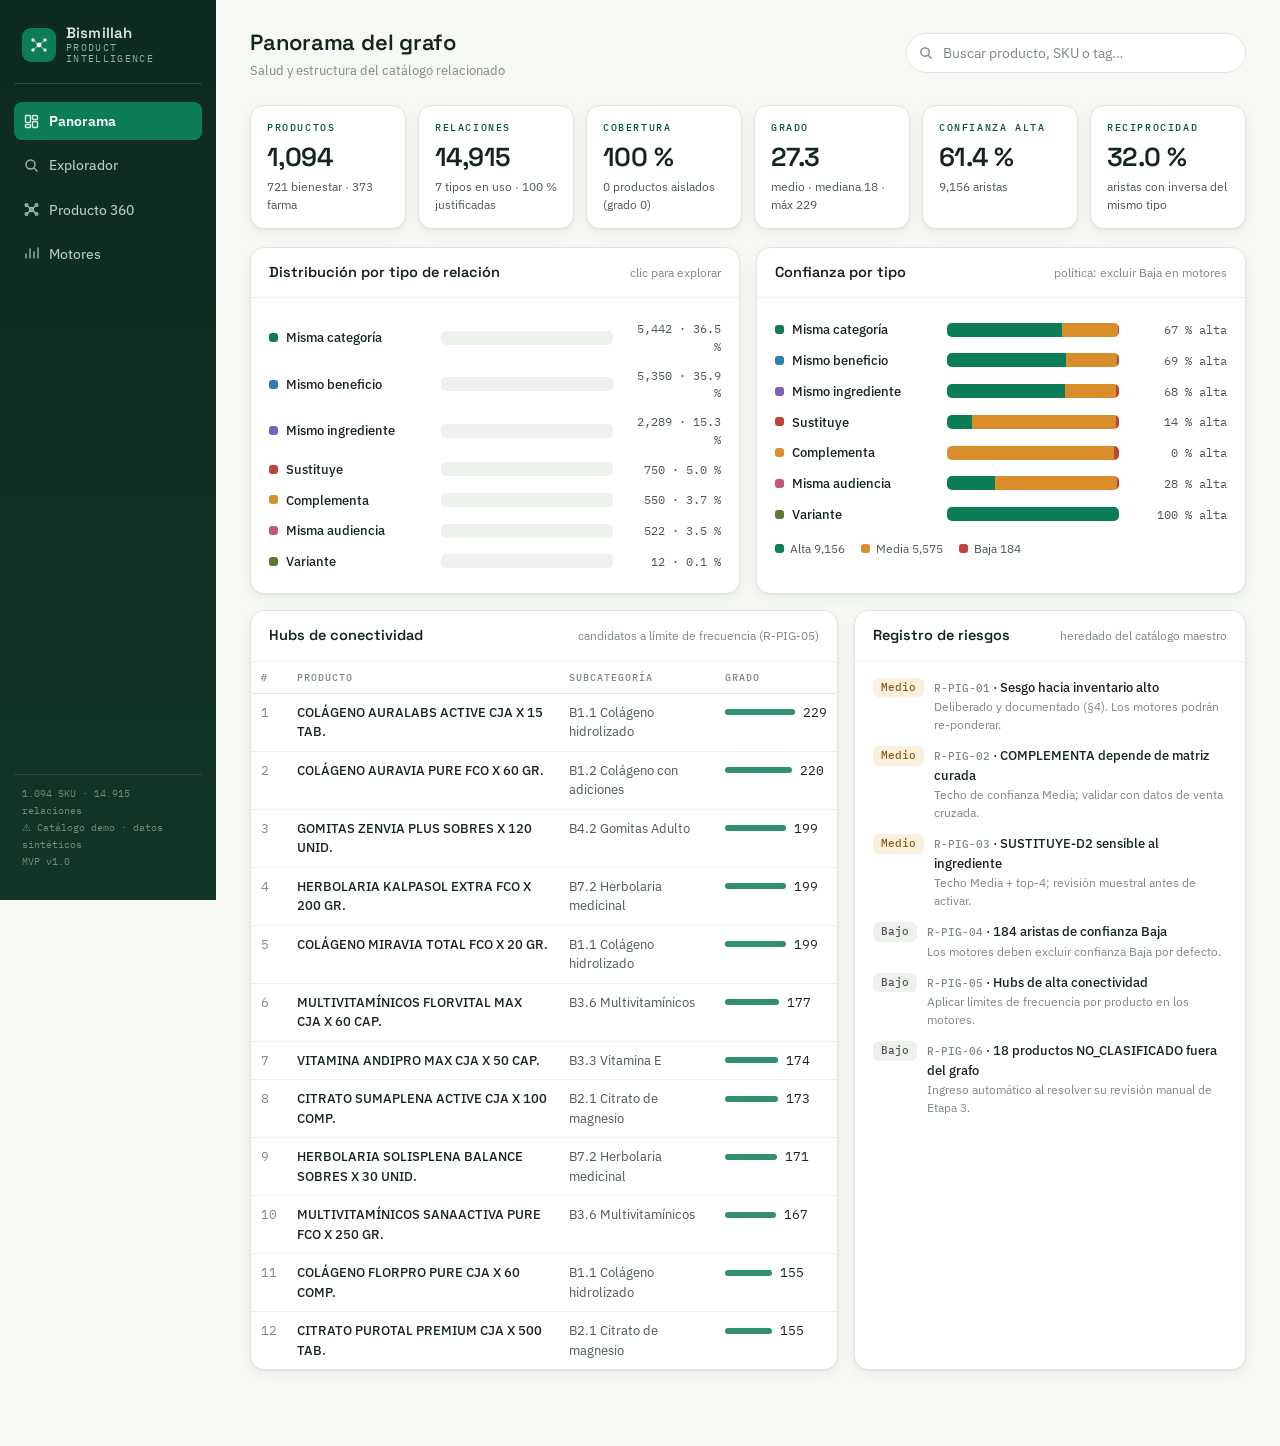
==== index.html @ b08206b4 "Initial public release: Bismillah Product Intelligence Platform Product intelligence MVP over a whol" ====
<!DOCTYPE html>
<html lang="es">
<head>
<meta charset="UTF-8">
<meta name="viewport" content="width=device-width, initial-scale=1.0">
<title>Bismillah · Product Intelligence Platform</title>
<link rel="stylesheet" href="assets/css/styles.css">
<link rel="preconnect" href="https://fonts.googleapis.com">
<link href="https://fonts.googleapis.com/css2?family=Space+Grotesk:wght@400;500;600;700&family=IBM+Plex+Sans:wght@400;450;500;600&family=IBM+Plex+Mono:wght@400;500&display=swap" rel="stylesheet">
</head>
<body>
<div class="app">
  <aside class="rail">
    <div class="brand">
      <div class="brand-mark"><svg width="18" height="18" viewBox="0 0 18 18" fill="none"><circle cx="9" cy="9" r="2.4" fill="#fff"/><circle cx="3" cy="4" r="1.7" fill="#fff" opacity=".85"/><circle cx="15" cy="4" r="1.7" fill="#fff" opacity=".85"/><circle cx="3" cy="14" r="1.7" fill="#fff" opacity=".85"/><circle cx="15" cy="14" r="1.7" fill="#fff" opacity=".85"/><path d="M9 9 3 4M9 9l6-5M9 9l-6 5M9 9l6 5" stroke="#fff" stroke-width="1" opacity=".6"/></svg></div>
      <h1>Bismillah<span>Product Intelligence</span></h1>
    </div>
    <button class="nav-btn on" data-view="panorama"><svg width="15" height="15" viewBox="0 0 15 15" fill="none" stroke="currentColor" stroke-width="1.4"><rect x="1.5" y="1.5" width="5" height="7" rx="1"/><rect x="8.5" y="1.5" width="5" height="4" rx="1"/><rect x="8.5" y="7.5" width="5" height="6" rx="1"/><rect x="1.5" y="10.5" width="5" height="3" rx="1"/></svg>Panorama</button>
    <button class="nav-btn" data-view="explorador"><svg width="15" height="15" viewBox="0 0 15 15" fill="none" stroke="currentColor" stroke-width="1.4"><circle cx="6.5" cy="6.5" r="4.5"/><path d="m10 10 3.5 3.5"/></svg>Explorador</button>
    <button class="nav-btn" data-view="p360"><svg width="15" height="15" viewBox="0 0 15 15" fill="none" stroke="currentColor" stroke-width="1.4"><circle cx="7.5" cy="7.5" r="2"/><circle cx="2.5" cy="3" r="1.3"/><circle cx="12.5" cy="3" r="1.3"/><circle cx="2.5" cy="12" r="1.3"/><circle cx="12.5" cy="12" r="1.3"/><path d="M7.5 7.5 2.5 3m5 4.5L12.5 3m-5 4.5-5 4.5m5-4.5 5 4.5"/></svg>Producto 360</button>
    <button class="nav-btn" data-view="motores"><svg width="15" height="15" viewBox="0 0 15 15" fill="none" stroke="currentColor" stroke-width="1.4"><path d="M2 12V8m4 4V3m4 9V6m4 6V2" stroke-linecap="round"/></svg>Motores</button>
    <div class="rail-foot">1.094 SKU · 14.915 relaciones<br>⚠ Catálogo demo · datos sintéticos<br>MVP v1.0</div>
  </aside>

  <main class="main">
    <div class="topbar">
      <div><h2 id="view-title">Panorama del grafo</h2><div class="sub" id="view-sub">Salud y estructura del catálogo relacionado</div></div>
      <div class="gsearch">
        <svg width="14" height="14" viewBox="0 0 15 15" fill="none" stroke="currentColor" stroke-width="1.5"><circle cx="6.5" cy="6.5" r="4.5"/><path d="m10 10 3.5 3.5"/></svg>
        <input id="gsearch-in" type="text" placeholder="Buscar producto, SKU o tag…" autocomplete="off" aria-label="Búsqueda global de productos">
        <div class="gs-drop" id="gsearch-drop" role="listbox"></div>
      </div>
    </div>

    <section class="view on" id="v-panorama"></section>
    <section class="view" id="v-explorador"></section>
    <section class="view" id="v-p360"></section>
    <section class="view" id="v-motores"></section>
  </main>
</div>
<script src="assets/js/data.js"></script>
<script src="assets/js/app.js"></script>
</body></html>
---- assets/css/styles.css ----
:root{
  --paper:#F6F8F4; --card:#FFFFFF; --ink:#16241E; --ink-2:#4A5A52; --ink-3:#7C8A83;
  --line:#DFE6E0; --line-2:#EDF1EC;
  --emerald:#0C7C59; --emerald-dk:#08573F; --emerald-tint:#E3F1EA;
  --indigo:#35509E; --indigo-tint:#E7EBF7;
  --amber:#D98E2B; --amber-tint:#FBF0DC;
  --red:#BC4438; --red-tint:#F9E7E4;
  --t0:#0C7C59; --t1:#2B7DB8; --t2:#7A5FBF; --t3:#BC4438; --t4:#D98E2B; --t5:#C2557F; --t6:#5E7A31;
  --ff-d:"Space Grotesk",sans-serif; --ff-b:"IBM Plex Sans",sans-serif; --ff-m:"IBM Plex Mono",monospace;
  --r:10px; --r-lg:14px;
  --sh:0 1px 2px rgba(22,36,30,.05),0 4px 14px rgba(22,36,30,.05);
}
*{box-sizing:border-box;margin:0;padding:0}
html{scroll-behavior:smooth}
@media(prefers-reduced-motion:reduce){html{scroll-behavior:auto}*,*::before,*::after{animation:none!important;transition:none!important}}
body{font-family:var(--ff-b);font-size:14px;line-height:1.5;color:var(--ink);background:var(--paper);}
button{font:inherit;color:inherit;background:none;border:none;cursor:pointer}
button:focus-visible,a:focus-visible,input:focus-visible,select:focus-visible{outline:2px solid var(--emerald);outline-offset:2px;border-radius:4px}
input,select{font:inherit;color:inherit}

/* ---------- layout ---------- */
.app{display:grid;grid-template-columns:216px 1fr;min-height:100vh}
.rail{background:linear-gradient(180deg,#0D2A20 0%,#123527 100%);color:#DCE8E1;padding:20px 14px;display:flex;flex-direction:column;gap:6px;position:sticky;top:0;height:100vh}
.brand{display:flex;align-items:center;gap:10px;padding:4px 8px 18px;border-bottom:1px solid rgba(255,255,255,.12);margin-bottom:12px}
.brand-mark{width:34px;height:34px;border-radius:9px;background:var(--emerald);display:grid;place-items:center;flex:none}
.brand-mark svg{display:block}
.brand h1{font-family:var(--ff-d);font-size:15px;font-weight:600;line-height:1.15;letter-spacing:.01em}
.brand span{display:block;font-family:var(--ff-m);font-size:9.5px;font-weight:400;color:#8FB3A3;letter-spacing:.14em;text-transform:uppercase;margin-top:2px}
.nav-btn{display:flex;align-items:center;gap:10px;width:100%;padding:9px 10px;border-radius:8px;color:#B9CCC2;font-weight:450;font-size:13.5px;text-align:left;transition:background .15s,color .15s}
.nav-btn svg{flex:none;opacity:.85}
.nav-btn:hover{background:rgba(255,255,255,.07);color:#fff}
.nav-btn.on{background:var(--emerald);color:#fff;font-weight:600}
.rail-foot{margin-top:auto;font-family:var(--ff-m);font-size:10px;color:#6E8C7E;padding:10px 8px;line-height:1.7;border-top:1px solid rgba(255,255,255,.1)}
.main{min-width:0;padding:26px 34px 60px;max-width:1340px}
.topbar{display:flex;align-items:center;gap:16px;margin-bottom:24px}
.topbar h2{font-family:var(--ff-d);font-size:22px;font-weight:600;letter-spacing:-.01em}
.topbar .sub{color:var(--ink-3);font-size:13px;margin-top:2px}
.gsearch{margin-left:auto;position:relative;width:340px;max-width:42vw}
.gsearch input{width:100%;padding:9px 12px 9px 36px;border:1px solid var(--line);border-radius:999px;background:var(--card);font-size:13.5px}
.gsearch input::placeholder{color:var(--ink-3)}
.gsearch>svg{position:absolute;left:13px;top:50%;transform:translateY(-50%);color:var(--ink-3)}
.gs-drop{position:absolute;top:calc(100% + 6px);left:0;right:0;background:var(--card);border:1px solid var(--line);border-radius:var(--r);box-shadow:var(--sh);z-index:50;max-height:340px;overflow:auto;display:none}
.gs-drop.open{display:block}
.gs-item{display:block;width:100%;text-align:left;padding:9px 12px;border-bottom:1px solid var(--line-2)}
.gs-item:last-child{border-bottom:0}
.gs-item:hover{background:var(--emerald-tint)}
.gs-item .nm{font-weight:500;font-size:13px}
.gs-item .mt{font-family:var(--ff-m);font-size:10.5px;color:var(--ink-3);margin-top:1px}

/* ---------- shared ---------- */
.view{display:none}.view.on{display:block}
.card{background:var(--card);border:1px solid var(--line);border-radius:var(--r-lg);box-shadow:var(--sh)}
.card-h{padding:14px 18px;border-bottom:1px solid var(--line-2);display:flex;align-items:baseline;gap:10px}
.card-h h3{font-family:var(--ff-d);font-size:14.5px;font-weight:600}
.card-h .note{font-size:12px;color:var(--ink-3);margin-left:auto}
.card-b{padding:16px 18px}
.eyebrow{font-family:var(--ff-m);font-size:10px;letter-spacing:.16em;text-transform:uppercase;color:var(--emerald-dk);font-weight:500}
.chip{display:inline-flex;align-items:center;gap:5px;padding:2px 9px;border-radius:999px;font-size:11px;font-weight:500;line-height:1.6}
.chip.conf0{background:var(--emerald-tint);color:var(--emerald-dk)}
.chip.conf1{background:var(--amber-tint);color:#8A5A14}
.chip.conf2{background:var(--red-tint);color:var(--red)}
.chip.uni-B{background:var(--emerald-tint);color:var(--emerald-dk)}
.chip.uni-F{background:var(--indigo-tint);color:var(--indigo)}
.tag{display:inline-block;padding:2px 8px;border-radius:6px;background:var(--line-2);color:var(--ink-2);font-size:11px;margin:2px 3px 2px 0}
.dot{width:9px;height:9px;border-radius:3px;display:inline-block;flex:none}
.mono{font-family:var(--ff-m)}
.link{color:var(--emerald-dk);font-weight:500;text-decoration:none;cursor:pointer}
.link:hover{text-decoration:underline}
.empty{padding:34px;text-align:center;color:var(--ink-3);font-size:13px}
table{width:100%;border-collapse:collapse;font-size:13px}
th{font-family:var(--ff-m);font-size:10px;letter-spacing:.1em;text-transform:uppercase;color:var(--ink-3);font-weight:500;text-align:left;padding:8px 10px;border-bottom:1px solid var(--line)}
td{padding:9px 10px;border-bottom:1px solid var(--line-2);vertical-align:top}
tr:last-child td{border-bottom:0}
tbody tr.rowlink{cursor:pointer}
tbody tr.rowlink:hover{background:var(--emerald-tint)}

/* ---------- panorama ---------- */
.kpis{display:grid;grid-template-columns:repeat(auto-fit,minmax(150px,1fr));gap:12px;margin-bottom:18px}
.kpi{background:var(--card);border:1px solid var(--line);border-radius:var(--r-lg);padding:14px 16px;box-shadow:var(--sh)}
.kpi .v{font-family:var(--ff-d);font-size:26px;font-weight:600;letter-spacing:-.02em;margin:3px 0 1px}
.kpi .l{font-size:12px;color:var(--ink-2)}
.grid-2{display:grid;grid-template-columns:1fr 1fr;gap:16px;margin-bottom:16px}
.grid-32{display:grid;grid-template-columns:3fr 2fr;gap:16px;margin-bottom:16px}
.bar-row{display:grid;grid-template-columns:160px 1fr 96px;align-items:center;gap:12px;padding:6px 0}
.bar-row .lbl{display:flex;align-items:center;gap:8px;font-size:12.5px;font-weight:500}
.bar-track{height:14px;border-radius:5px;background:var(--line-2);overflow:hidden}
.bar-fill{height:100%;border-radius:5px}
.bar-val{font-family:var(--ff-m);font-size:11.5px;color:var(--ink-2);text-align:right}
.stack{display:flex;height:14px;border-radius:5px;overflow:hidden;background:var(--line-2)}
.legend{display:flex;gap:16px;flex-wrap:wrap;font-size:11.5px;color:var(--ink-2);margin-top:10px}
.legend span{display:flex;align-items:center;gap:6px}
.risk-lv{font-family:var(--ff-m);font-size:10.5px;font-weight:500;padding:2px 8px;border-radius:6px}
.risk-Medio{background:var(--amber-tint);color:#8A5A14}
.risk-Bajo{background:var(--line-2);color:var(--ink-2)}

/* ---------- explorador ---------- */
.filters{display:flex;gap:10px;flex-wrap:wrap;align-items:center;margin-bottom:14px}
.filters select,.filters input[type=text]{padding:8px 11px;border:1px solid var(--line);border-radius:8px;background:var(--card);font-size:13px}
.filters input[type=text]{width:280px}
.seg{display:inline-flex;border:1px solid var(--line);border-radius:8px;overflow:hidden;background:var(--card)}
.seg button{padding:8px 13px;font-size:12.5px;font-weight:500;color:var(--ink-2);border-right:1px solid var(--line)}
.seg button:last-child{border-right:0}
.seg button.on{background:var(--ink);color:#fff}
.count-note{font-size:12.5px;color:var(--ink-3);margin-left:auto}
.deg-cell{display:flex;align-items:center;gap:8px}
.deg-bar{height:6px;border-radius:3px;background:var(--emerald);opacity:.85}

/* ---------- producto 360 ---------- */
.p360-head{display:flex;gap:14px;align-items:flex-start;flex-wrap:wrap;margin-bottom:16px}
.p360-head .who{flex:1;min-width:280px}
.p360-head h2{font-family:var(--ff-d);font-size:21px;font-weight:600;letter-spacing:-.01em;margin:4px 0 6px}
.meta-line{display:flex;gap:8px;flex-wrap:wrap;align-items:center;font-size:12.5px;color:var(--ink-2)}
.orbit-wrap{position:relative}
#orbit{width:100%;display:block;border-radius:var(--r-lg)}
.orbit-tip{position:absolute;pointer-events:none;background:var(--ink);color:#fff;padding:6px 10px;border-radius:8px;font-size:12px;max-width:260px;display:none;z-index:10;line-height:1.4}
.orbit-legend{display:flex;gap:14px;flex-wrap:wrap;padding:10px 18px 14px;font-size:11.5px;color:var(--ink-2)}
.orbit-legend span{display:flex;align-items:center;gap:6px}
.rel-groups{display:flex;flex-direction:column;gap:14px}
.rel-g .rel-g-h{display:flex;align-items:center;gap:9px;padding:11px 16px;border-bottom:1px solid var(--line-2)}
.rel-g .rel-g-h h4{font-family:var(--ff-d);font-size:13.5px;font-weight:600}
.rel-g .rel-g-h .n{font-family:var(--ff-m);font-size:11px;color:var(--ink-3);margin-left:auto}
.rel-item{display:grid;grid-template-columns:1fr auto;gap:4px 12px;padding:10px 16px;border-bottom:1px solid var(--line-2)}
.rel-item:last-child{border-bottom:0}
.rel-item .just{grid-column:1/-1;font-size:12px;color:var(--ink-3);font-style:italic}
.showmore{width:100%;padding:9px;font-size:12px;font-weight:500;color:var(--emerald-dk)}
.showmore:hover{background:var(--emerald-tint)}

/* ---------- motores ---------- */
.engine-tabs{display:flex;gap:8px;margin-bottom:14px;flex-wrap:wrap}
.engine-tabs button{padding:9px 15px;border:1px solid var(--line);border-radius:999px;background:var(--card);font-size:13px;font-weight:500;color:var(--ink-2)}
.engine-tabs button.on{background:var(--emerald);border-color:var(--emerald);color:#fff}
.policy{display:flex;align-items:center;gap:10px;background:var(--amber-tint);border:1px solid #EFD9B4;border-radius:var(--r);padding:10px 14px;font-size:12.5px;color:#6E4A12;margin-bottom:14px}
.policy label{display:flex;align-items:center;gap:7px;margin-left:auto;font-weight:500;cursor:pointer;white-space:nowrap}
.reco{display:grid;grid-template-columns:44px 1fr auto;gap:4px 14px;padding:12px 16px;border-bottom:1px solid var(--line-2);align-items:start}
.reco:last-child{border-bottom:0}
.reco .rank{font-family:var(--ff-d);font-size:17px;font-weight:600;color:var(--ink-3);padding-top:2px}
.reco .why{grid-column:2/-1;display:flex;flex-direction:column;gap:3px;margin-top:2px}
.reco .why span{font-size:12px;color:var(--ink-3)}
.score-pill{font-family:var(--ff-m);font-size:12px;font-weight:500;background:var(--ink);color:#fff;border-radius:7px;padding:3px 9px;white-space:nowrap}
.pick-box{display:flex;gap:10px;align-items:center;flex-wrap:wrap;margin-bottom:16px}
.pick-box .gsearch{margin-left:0}

@media(max-width:980px){
  .app{grid-template-columns:1fr}
  .rail{position:static;height:auto;flex-direction:row;align-items:center;overflow-x:auto;padding:10px 14px}
  .brand{border:0;margin:0;padding:0 14px 0 0}
  .brand h1 span{display:none}
  .rail-foot{display:none}
  .nav-btn{white-space:nowrap}
  .main{padding:18px 16px 50px}
  .grid-2,.grid-32{grid-template-columns:1fr}
  .gsearch{width:100%;max-width:none}
  .topbar{flex-wrap:wrap}
  .bar-row{grid-template-columns:120px 1fr 80px}
}
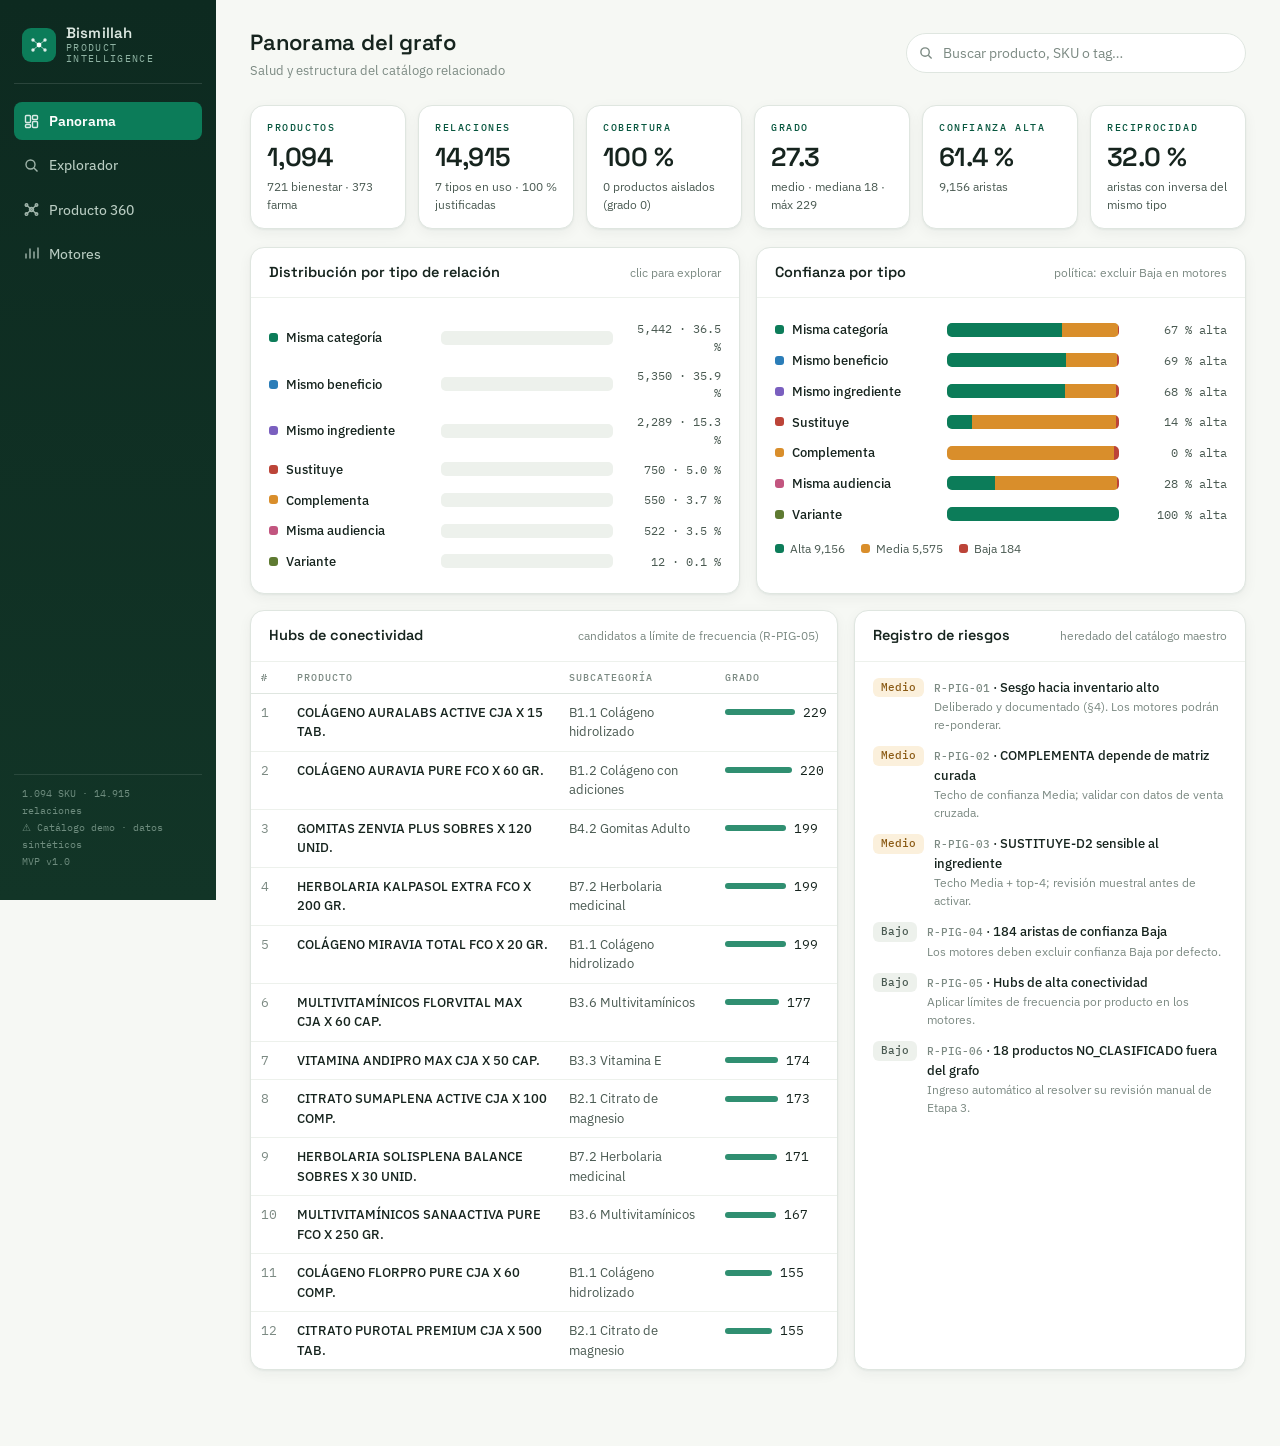
==== commit bcbb4933: "Add Context Builder module for AI Sales Copilot (Fase 2, Paso 2) Introduces assets/js/context-builde" ====
--- a/index.html
+++ b/index.html
@@ -39,5 +39,6 @@
   </main>
 </div>
 <script src="assets/js/data.js"></script>
+<script src="assets/js/context-builder.js"></script>
 <script src="assets/js/app.js"></script>
 </body></html>
--- a/assets/css/styles.css
+++ b/assets/css/styles.css
@@ -125,6 +125,32 @@
 .showmore{width:100%;padding:9px;font-size:12px;font-weight:500;color:var(--emerald-dk)}
 .showmore:hover{background:var(--emerald-tint)}
 
+/* ---------- ai sales copilot ---------- */
+.p360-layout{display:grid;grid-template-columns:1fr 340px;gap:20px;align-items:start}
+.p360-content{min-width:0;display:flex;flex-direction:column;gap:16px}
+.copilot-panel{position:sticky;top:26px;flex:none;max-height:calc(100vh - 52px);overflow-y:auto;padding:18px}
+.copilot-top{display:flex;gap:12px;align-items:flex-start;margin-bottom:16px}
+.copilot-avatar{flex:none;width:44px;height:44px;border-radius:12px;display:grid;place-items:center;font-size:21px;background:linear-gradient(155deg,var(--indigo) 0%,var(--t2) 100%);box-shadow:var(--sh)}
+.copilot-top-txt{min-width:0}
+.copilot-top-row{display:flex;align-items:center;gap:8px;flex-wrap:wrap}
+.copilot-top-row h3{font-family:var(--ff-d);font-size:15px;font-weight:600}
+.copilot-pill{font-family:var(--ff-m);font-size:9.5px;letter-spacing:.08em;text-transform:uppercase;font-weight:500;padding:2px 8px;border-radius:999px;background:var(--amber-tint);color:#8A5A14}
+.copilot-sub{font-size:12px;color:var(--ink-3);margin-top:3px;line-height:1.4}
+.copilot-skills-h{display:flex;align-items:center;gap:6px;font-family:var(--ff-m);font-size:10.5px;letter-spacing:.1em;text-transform:uppercase;color:var(--ink-3);font-weight:500;margin-bottom:10px}
+.copilot-info{margin-left:auto;width:15px;height:15px;border-radius:50%;border:1px solid var(--line);display:grid;place-items:center;font-family:var(--ff-b);font-style:italic;font-size:10px;color:var(--ink-3);text-transform:none;letter-spacing:0;cursor:default}
+.copilot-skills{display:flex;flex-direction:column;gap:8px;margin-bottom:14px}
+.copilot-row{display:flex;align-items:center;gap:11px;width:100%;text-align:left;padding:10px;border:1px solid var(--line);border-radius:var(--r);background:var(--paper);cursor:pointer;transition:border-color .15s,background .15s,box-shadow .15s}
+.copilot-row:hover{border-color:var(--emerald);background:var(--emerald-tint);box-shadow:var(--sh)}
+.copilot-ic{position:relative;flex:none;width:36px;height:36px;border-radius:10px;display:grid;place-items:center;font-size:16px}
+.copilot-ic-n{position:absolute;top:-5px;left:-5px;width:16px;height:16px;border-radius:50%;background:var(--ink);color:#fff;font-family:var(--ff-m);font-size:9px;font-weight:500;display:grid;place-items:center;line-height:1}
+.copilot-row-txt{min-width:0;flex:1;display:flex;flex-direction:column;gap:2px}
+.copilot-row-title{font-family:var(--ff-d);font-size:12.5px;font-weight:600;color:var(--ink)}
+.copilot-row-desc{font-size:11.5px;color:var(--ink-2);line-height:1.4}
+.copilot-row-status{font-family:var(--ff-m);font-size:9.5px;letter-spacing:.06em;text-transform:uppercase;font-weight:500;color:var(--ink-3);margin-top:1px}
+.copilot-chev{flex:none;font-size:16px;color:var(--ink-3)}
+.copilot-foot{display:flex;align-items:flex-start;gap:8px;padding:10px 12px;border-radius:var(--r);background:var(--emerald-tint);font-size:11px;color:var(--emerald-dk);line-height:1.4}
+.copilot-foot-ic{flex:none}
+
 /* ---------- motores ---------- */
 .engine-tabs{display:flex;gap:8px;margin-bottom:14px;flex-wrap:wrap}
 .engine-tabs button{padding:9px 15px;border:1px solid var(--line);border-radius:999px;background:var(--card);font-size:13px;font-weight:500;color:var(--ink-2)}
@@ -148,7 +174,8 @@
   .rail-foot{display:none}
   .nav-btn{white-space:nowrap}
   .main{padding:18px 16px 50px}
-  .grid-2,.grid-32{grid-template-columns:1fr}
+  .grid-2,.grid-32,.p360-layout{grid-template-columns:1fr}
+  .copilot-panel{position:static}
   .gsearch{width:100%;max-width:none}
   .topbar{flex-wrap:wrap}
   .bar-row{grid-template-columns:120px 1fr 80px}
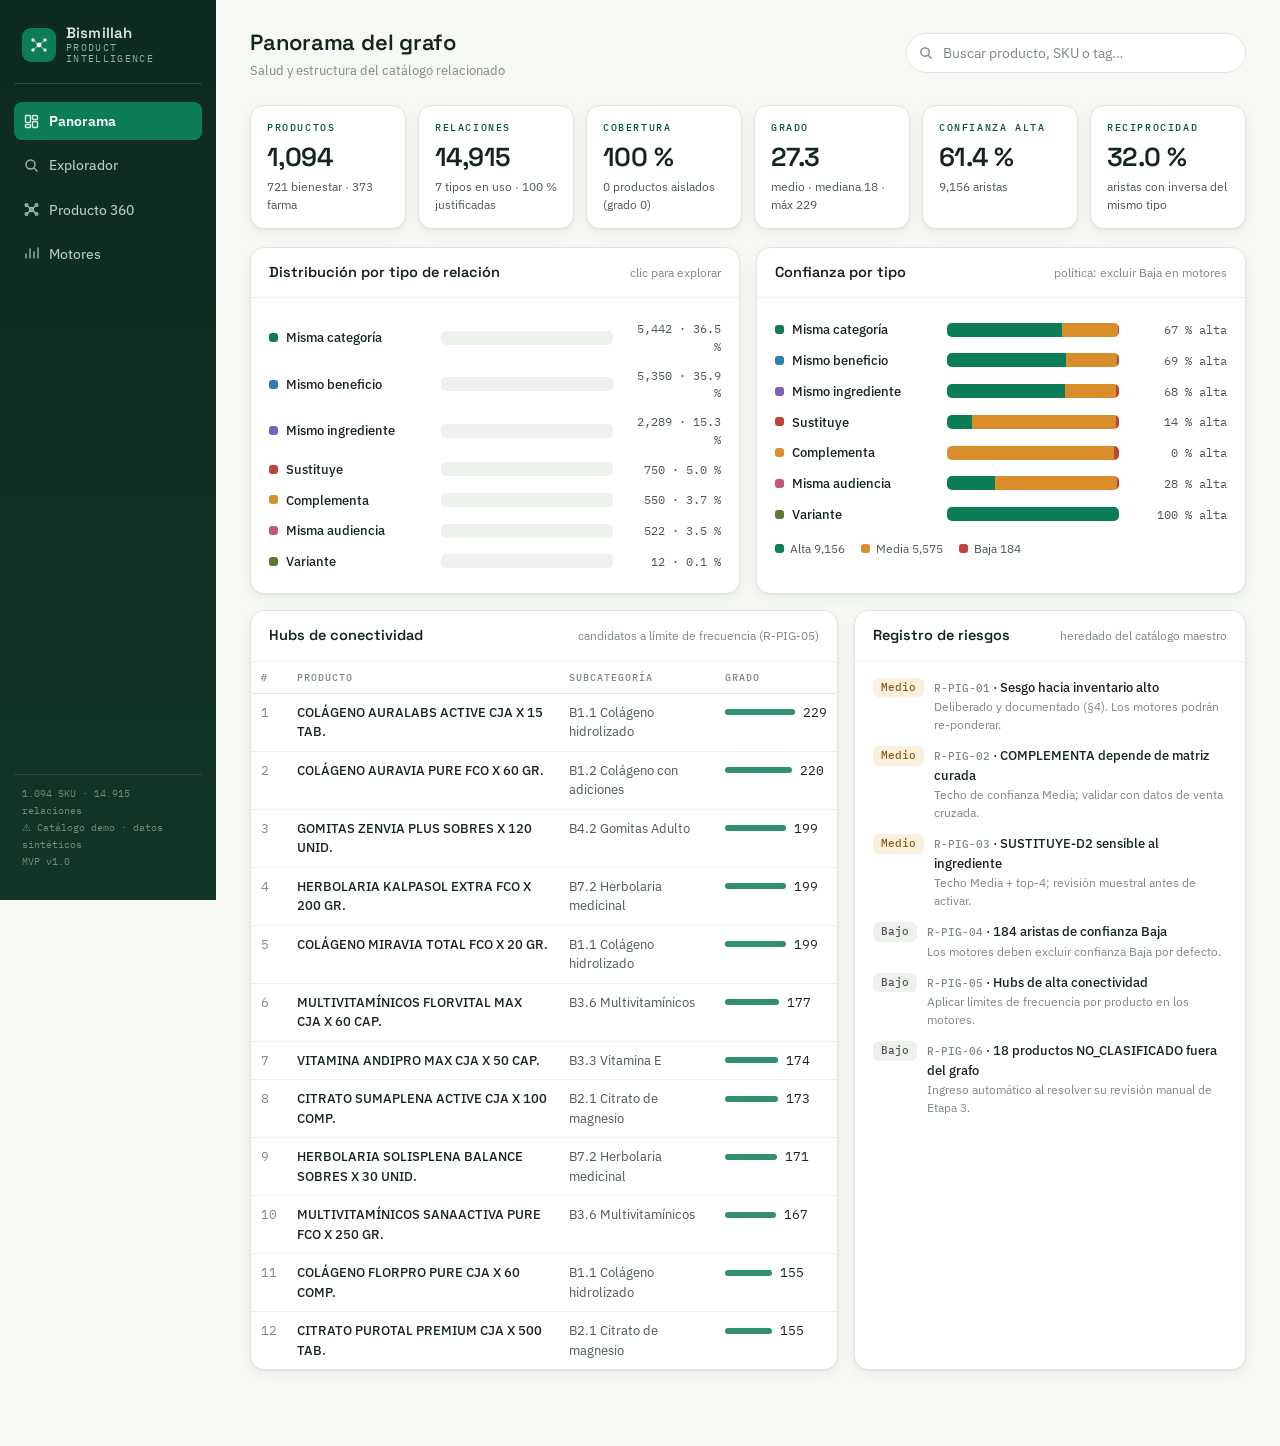
==== commit 8cece288: "Integrate real commercial data into Context Builder (Fase 3, Paso 1) Adds infrastructure so the AI S" ====
--- a/index.html
+++ b/index.html
@@ -40,5 +40,8 @@
 </div>
 <script src="assets/js/data.js"></script>
 <script src="assets/js/context-builder.js"></script>
+<script src="assets/js/commercial-data-provider.js"></script>
+<script src="assets/js/response-provider.js"></script>
+<script src="assets/js/providers/local-response-provider.js"></script>
 <script src="assets/js/app.js"></script>
 </body></html>
--- a/assets/css/styles.css
+++ b/assets/css/styles.css
@@ -147,9 +147,63 @@
 .copilot-row-title{font-family:var(--ff-d);font-size:12.5px;font-weight:600;color:var(--ink)}
 .copilot-row-desc{font-size:11.5px;color:var(--ink-2);line-height:1.4}
 .copilot-row-status{font-family:var(--ff-m);font-size:9.5px;letter-spacing:.06em;text-transform:uppercase;font-weight:500;color:var(--ink-3);margin-top:1px}
-.copilot-chev{flex:none;font-size:16px;color:var(--ink-3)}
+.copilot-chev{flex:none;font-size:16px;color:var(--ink-3);transition:transform .15s}
+.copilot-chev.is-open{transform:rotate(90deg)}
 .copilot-foot{display:flex;align-items:flex-start;gap:8px;padding:10px 12px;border-radius:var(--r);background:var(--emerald-tint);font-size:11px;color:var(--emerald-dk);line-height:1.4}
 .copilot-foot-ic{flex:none}
+.copilot-skill-block{display:flex;flex-direction:column}
+.copilot-row.is-open{border-color:var(--emerald);background:var(--emerald-tint)}
+.copilot-row.is-loading{opacity:.7;cursor:progress}
+.copilot-row-status.is-active{color:var(--emerald-dk)}
+.copilot-row-status.is-error{color:var(--red)}
+.copilot-response{margin-top:6px;padding:11px 12px;border:1px solid var(--line);border-radius:var(--r);background:var(--paper);font-size:12px;color:var(--ink-2);line-height:1.55;white-space:pre-line}
+.copilot-response-h{display:flex;align-items:center;gap:6px;margin-bottom:7px;font-family:var(--ff-m);font-size:10px;letter-spacing:.06em;text-transform:uppercase;color:var(--ink-3)}
+.copilot-response-loading{display:flex;align-items:center;gap:8px;margin-top:6px;padding:10px 12px;font-size:12px;color:var(--ink-3);border:1px dashed var(--line);border-radius:var(--r)}
+.copilot-response-err{margin-top:6px;padding:10px 12px;border:1px solid #EFD9B4;border-radius:var(--r);background:var(--red-tint);color:var(--red);font-size:12px;line-height:1.4}
+.dot-live{width:6px;height:6px;border-radius:50%;background:var(--emerald);display:inline-block;flex:none;animation:copilot-pulse 1.4s ease-in-out infinite}
+@keyframes copilot-pulse{0%,100%{opacity:1}50%{opacity:.35}}
+@media(prefers-reduced-motion:reduce){.dot-live{animation:none}}
+
+/* ---------- compare products (Fase 2, Paso 4) ---------- */
+.compare-picker{margin-top:8px;padding:10px;border:1px solid var(--line);border-radius:var(--r);background:var(--paper)}
+.compare-b-input{width:100%;padding:8px 10px;border:1px solid var(--line);border-radius:8px;background:var(--card);font-size:12.5px}
+.compare-b-results{margin-top:8px;display:flex;flex-direction:column;gap:5px;max-height:180px;overflow-y:auto}
+.compare-b-item{display:flex;flex-direction:column;gap:1px;width:100%;text-align:left;padding:7px 9px;border:1px solid var(--line-2);border-radius:7px;background:var(--card);cursor:pointer;transition:border-color .15s,background .15s}
+.compare-b-item:hover{border-color:var(--indigo);background:var(--indigo-tint)}
+.compare-b-item-nm{font-size:12px;font-weight:500;color:var(--ink)}
+.compare-b-item-mt{font-family:var(--ff-m);font-size:10px;color:var(--ink-3)}
+.compare-b-hint,.compare-b-empty{font-size:11.5px;color:var(--ink-3);padding:4px 2px}
+.compare-response{white-space:normal}
+.compare-prod{padding:9px 0;border-bottom:1px solid var(--line-2)}
+.compare-prod:last-of-type{border-bottom:1px solid var(--line-2)}
+.compare-prod-h{font-family:var(--ff-m);font-size:9.5px;letter-spacing:.08em;text-transform:uppercase;color:var(--indigo);font-weight:500;margin-bottom:3px}
+.compare-prod-nm{font-family:var(--ff-d);font-size:12.5px;font-weight:600;color:var(--ink)}
+.compare-prod-meta{font-size:11px;color:var(--ink-3);margin:2px 0 6px}
+.compare-prod-row{display:flex;align-items:flex-start;gap:8px;font-size:11px;color:var(--ink-2);margin-top:4px}
+.compare-prod-row>span:first-child{flex:none;width:62px;color:var(--ink-3);font-family:var(--ff-m);font-size:10px;padding-top:2px}
+.compare-prod-pills{display:flex;flex-wrap:wrap;gap:3px}
+.compare-none{color:var(--ink-3);font-style:italic;font-size:11px}
+.compare-section{margin-top:10px}
+.compare-section h5{font-family:var(--ff-m);font-size:10px;letter-spacing:.08em;text-transform:uppercase;color:var(--ink-3);font-weight:500;margin-bottom:5px}
+.compare-list{list-style:none;display:flex;flex-direction:column;gap:5px}
+.compare-list li{position:relative;padding-left:15px;font-size:11.5px;line-height:1.4;color:var(--ink-2)}
+.compare-list li::before{content:'';position:absolute;left:0;top:6px;width:7px;height:7px;border-radius:2px}
+.compare-list.sim li::before{background:var(--emerald)}
+.compare-list.dif li::before{background:var(--amber)}
+.compare-restart{width:100%;margin-top:12px;padding:9px;font-size:12px;font-weight:500;color:var(--indigo);border:1px dashed var(--line);border-radius:var(--r)}
+.compare-restart:hover{background:var(--indigo-tint);border-color:var(--indigo)}
+
+/* ---------- best alternative (Fase 2, Paso 5) ---------- */
+.bestalt-pick{display:flex;align-items:center;gap:8px;flex-wrap:wrap;margin-bottom:8px}
+.bestalt-nm{font-family:var(--ff-d);font-size:13px;font-weight:600;color:var(--ink)}
+
+/* ---------- cross sell (Fase 2, Paso 6) ---------- */
+.xsell-list{display:flex;flex-direction:column;gap:8px}
+.xsell-item{padding:9px 10px;border:1px solid var(--line);border-radius:var(--r);background:var(--paper)}
+.xsell-item-h{display:flex;align-items:center;gap:7px;margin-bottom:3px}
+.xsell-rank{flex:none;width:17px;height:17px;border-radius:50%;background:var(--t5);color:#fff;font-family:var(--ff-m);font-size:9px;font-weight:500;display:grid;place-items:center;line-height:1}
+.xsell-nm{font-family:var(--ff-d);font-size:12.5px;font-weight:600;color:var(--ink)}
+.xsell-reason{font-size:11.5px;color:var(--ink-2);line-height:1.4}
 
 /* ---------- motores ---------- */
 .engine-tabs{display:flex;gap:8px;margin-bottom:14px;flex-wrap:wrap}
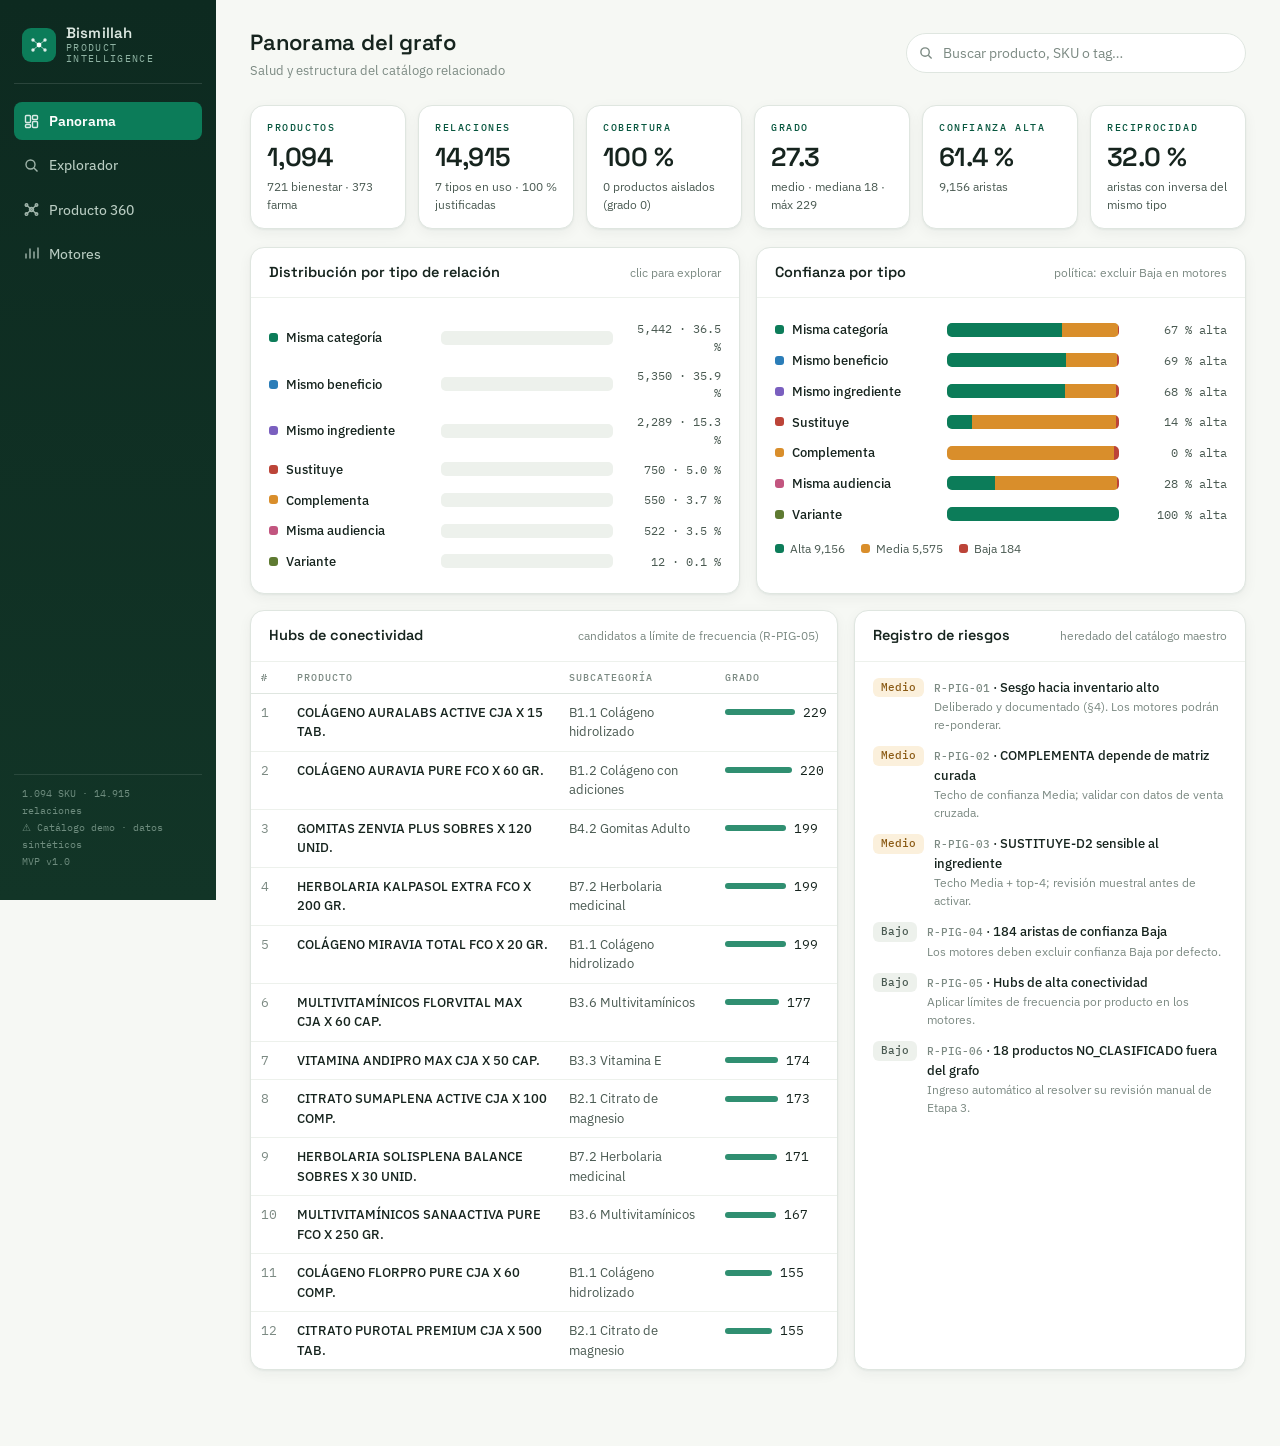
==== commit 722f90ca: "Introduce Prompt Context Builder (Fase 4, Paso 2) Anade PromptContextBuilder: transformacion pura y " ====
--- a/index.html
+++ b/index.html
@@ -40,8 +40,11 @@
 </div>
 <script src="assets/js/data.js"></script>
 <script src="assets/js/context-builder.js"></script>
+<script src="assets/js/prompt-context-builder.js"></script>
 <script src="assets/js/commercial-data-provider.js"></script>
+<script src="assets/js/response-provider-contract.js"></script>
 <script src="assets/js/response-provider.js"></script>
 <script src="assets/js/providers/local-response-provider.js"></script>
+<script src="assets/js/providers/ai-response-provider.js"></script>
 <script src="assets/js/app.js"></script>
 </body></html>
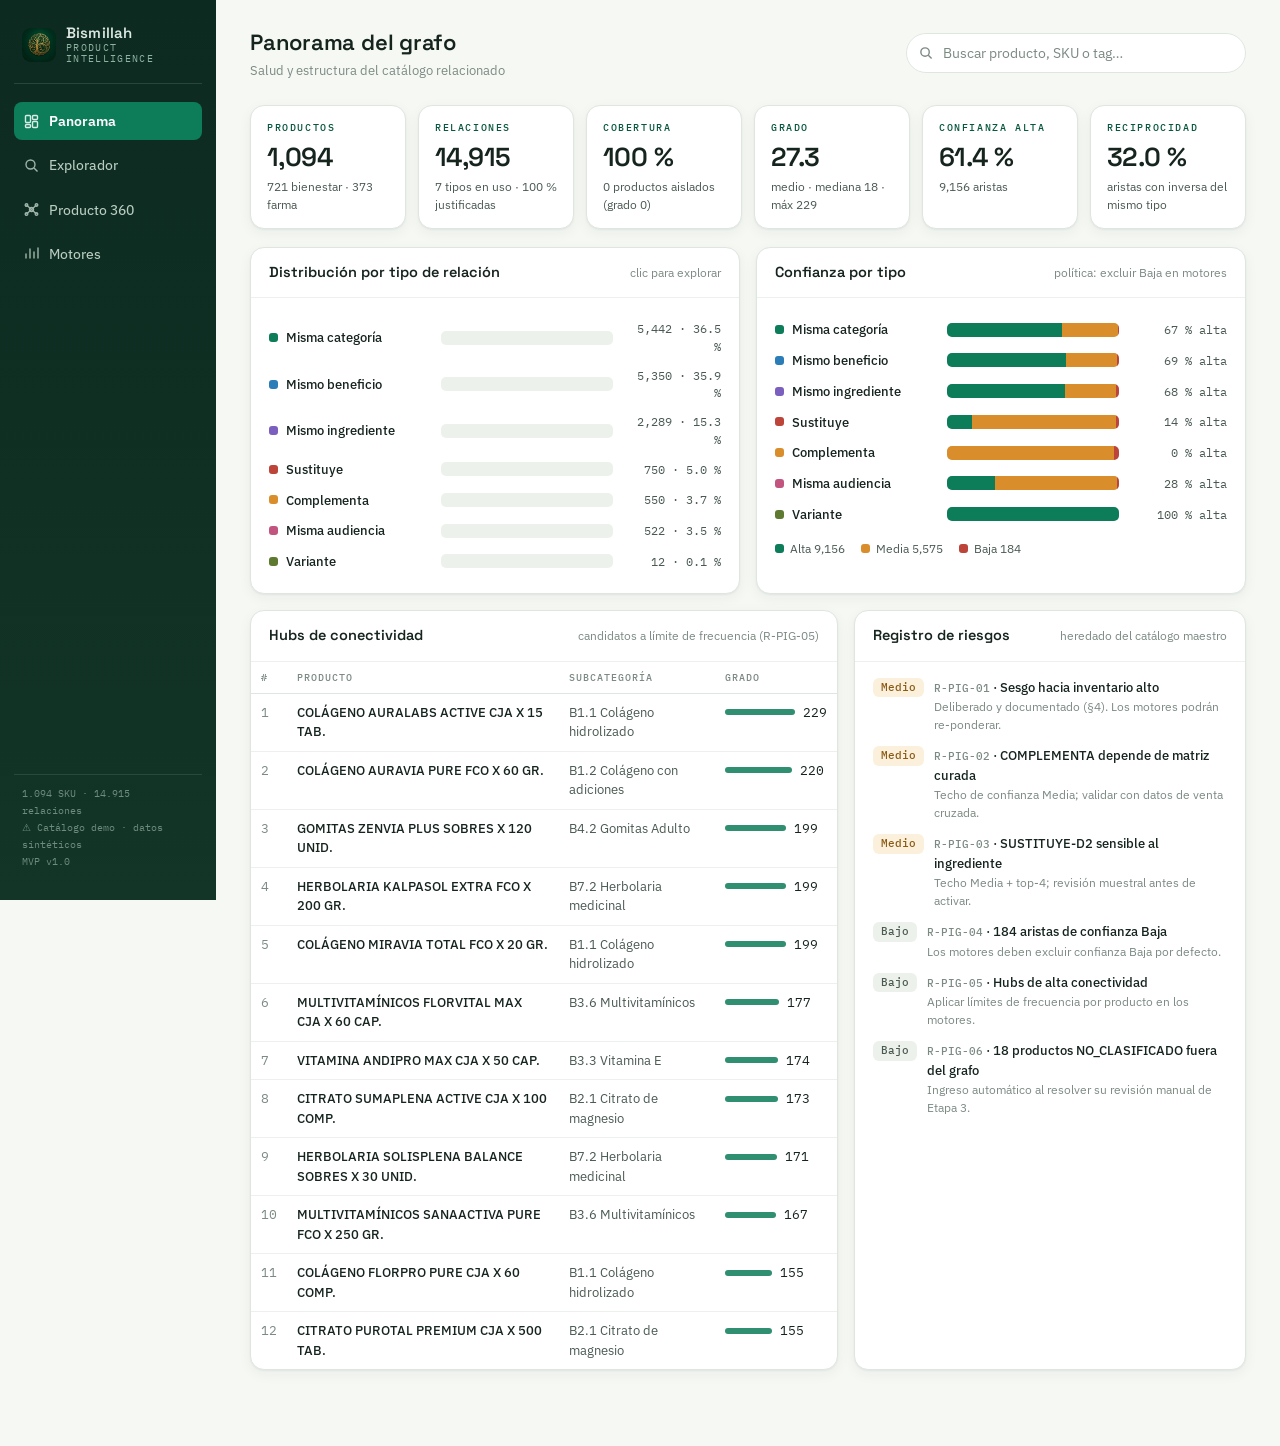
==== commit b76f15d0: "Update brand identity with official logo (Release Candidate 1) Replaces the placeholder brand-mark i" ====
--- a/index.html
+++ b/index.html
@@ -4,6 +4,12 @@
 <meta charset="UTF-8">
 <meta name="viewport" content="width=device-width, initial-scale=1.0">
 <title>Bismillah · Product Intelligence Platform</title>
+<link rel="icon" type="image/png" sizes="32x32" href="assets/img/favicon-32.png">
+<link rel="icon" type="image/png" sizes="16x16" href="assets/img/favicon-16.png">
+<link rel="apple-touch-icon" href="assets/img/apple-touch-icon.png">
+<meta property="og:title" content="Bismillah · Product Intelligence Platform">
+<meta property="og:type" content="website">
+<meta property="og:image" content="assets/img/og-image.png">
 <link rel="stylesheet" href="assets/css/styles.css">
 <link rel="preconnect" href="https://fonts.googleapis.com">
 <link href="https://fonts.googleapis.com/css2?family=Space+Grotesk:wght@400;500;600;700&family=IBM+Plex+Sans:wght@400;450;500;600&family=IBM+Plex+Mono:wght@400;500&display=swap" rel="stylesheet">
@@ -12,7 +18,7 @@
 <div class="app">
   <aside class="rail">
     <div class="brand">
-      <div class="brand-mark"><svg width="18" height="18" viewBox="0 0 18 18" fill="none"><circle cx="9" cy="9" r="2.4" fill="#fff"/><circle cx="3" cy="4" r="1.7" fill="#fff" opacity=".85"/><circle cx="15" cy="4" r="1.7" fill="#fff" opacity=".85"/><circle cx="3" cy="14" r="1.7" fill="#fff" opacity=".85"/><circle cx="15" cy="14" r="1.7" fill="#fff" opacity=".85"/><path d="M9 9 3 4M9 9l6-5M9 9l-6 5M9 9l6 5" stroke="#fff" stroke-width="1" opacity=".6"/></svg></div>
+      <div class="brand-mark"><img src="assets/img/logo-web.webp" alt="Bismillah" width="34" height="34"></div>
       <h1>Bismillah<span>Product Intelligence</span></h1>
     </div>
     <button class="nav-btn on" data-view="panorama"><svg width="15" height="15" viewBox="0 0 15 15" fill="none" stroke="currentColor" stroke-width="1.4"><rect x="1.5" y="1.5" width="5" height="7" rx="1"/><rect x="8.5" y="1.5" width="5" height="4" rx="1"/><rect x="8.5" y="7.5" width="5" height="6" rx="1"/><rect x="1.5" y="10.5" width="5" height="3" rx="1"/></svg>Panorama</button>
@@ -42,9 +48,11 @@
 <script src="assets/js/context-builder.js"></script>
 <script src="assets/js/prompt-context-builder.js"></script>
 <script src="assets/js/commercial-data-provider.js"></script>
+<script src="assets/js/feature-flags.js"></script>
 <script src="assets/js/response-provider-contract.js"></script>
 <script src="assets/js/response-provider.js"></script>
 <script src="assets/js/providers/local-response-provider.js"></script>
+<script src="assets/js/providers/remote-response-provider.js"></script>
 <script src="assets/js/providers/ai-response-provider.js"></script>
 <script src="assets/js/app.js"></script>
 </body></html>
--- a/assets/css/styles.css
+++ b/assets/css/styles.css
@@ -22,8 +22,8 @@
 .app{display:grid;grid-template-columns:216px 1fr;min-height:100vh}
 .rail{background:linear-gradient(180deg,#0D2A20 0%,#123527 100%);color:#DCE8E1;padding:20px 14px;display:flex;flex-direction:column;gap:6px;position:sticky;top:0;height:100vh}
 .brand{display:flex;align-items:center;gap:10px;padding:4px 8px 18px;border-bottom:1px solid rgba(255,255,255,.12);margin-bottom:12px}
-.brand-mark{width:34px;height:34px;border-radius:9px;background:var(--emerald);display:grid;place-items:center;flex:none}
-.brand-mark svg{display:block}
+.brand-mark{width:34px;height:34px;border-radius:9px;overflow:hidden;flex:none}
+.brand-mark img{display:block;width:100%;height:100%;object-fit:cover}
 .brand h1{font-family:var(--ff-d);font-size:15px;font-weight:600;line-height:1.15;letter-spacing:.01em}
 .brand span{display:block;font-family:var(--ff-m);font-size:9.5px;font-weight:400;color:#8FB3A3;letter-spacing:.14em;text-transform:uppercase;margin-top:2px}
 .nav-btn{display:flex;align-items:center;gap:10px;width:100%;padding:9px 10px;border-radius:8px;color:#B9CCC2;font-weight:450;font-size:13.5px;text-align:left;transition:background .15s,color .15s}
